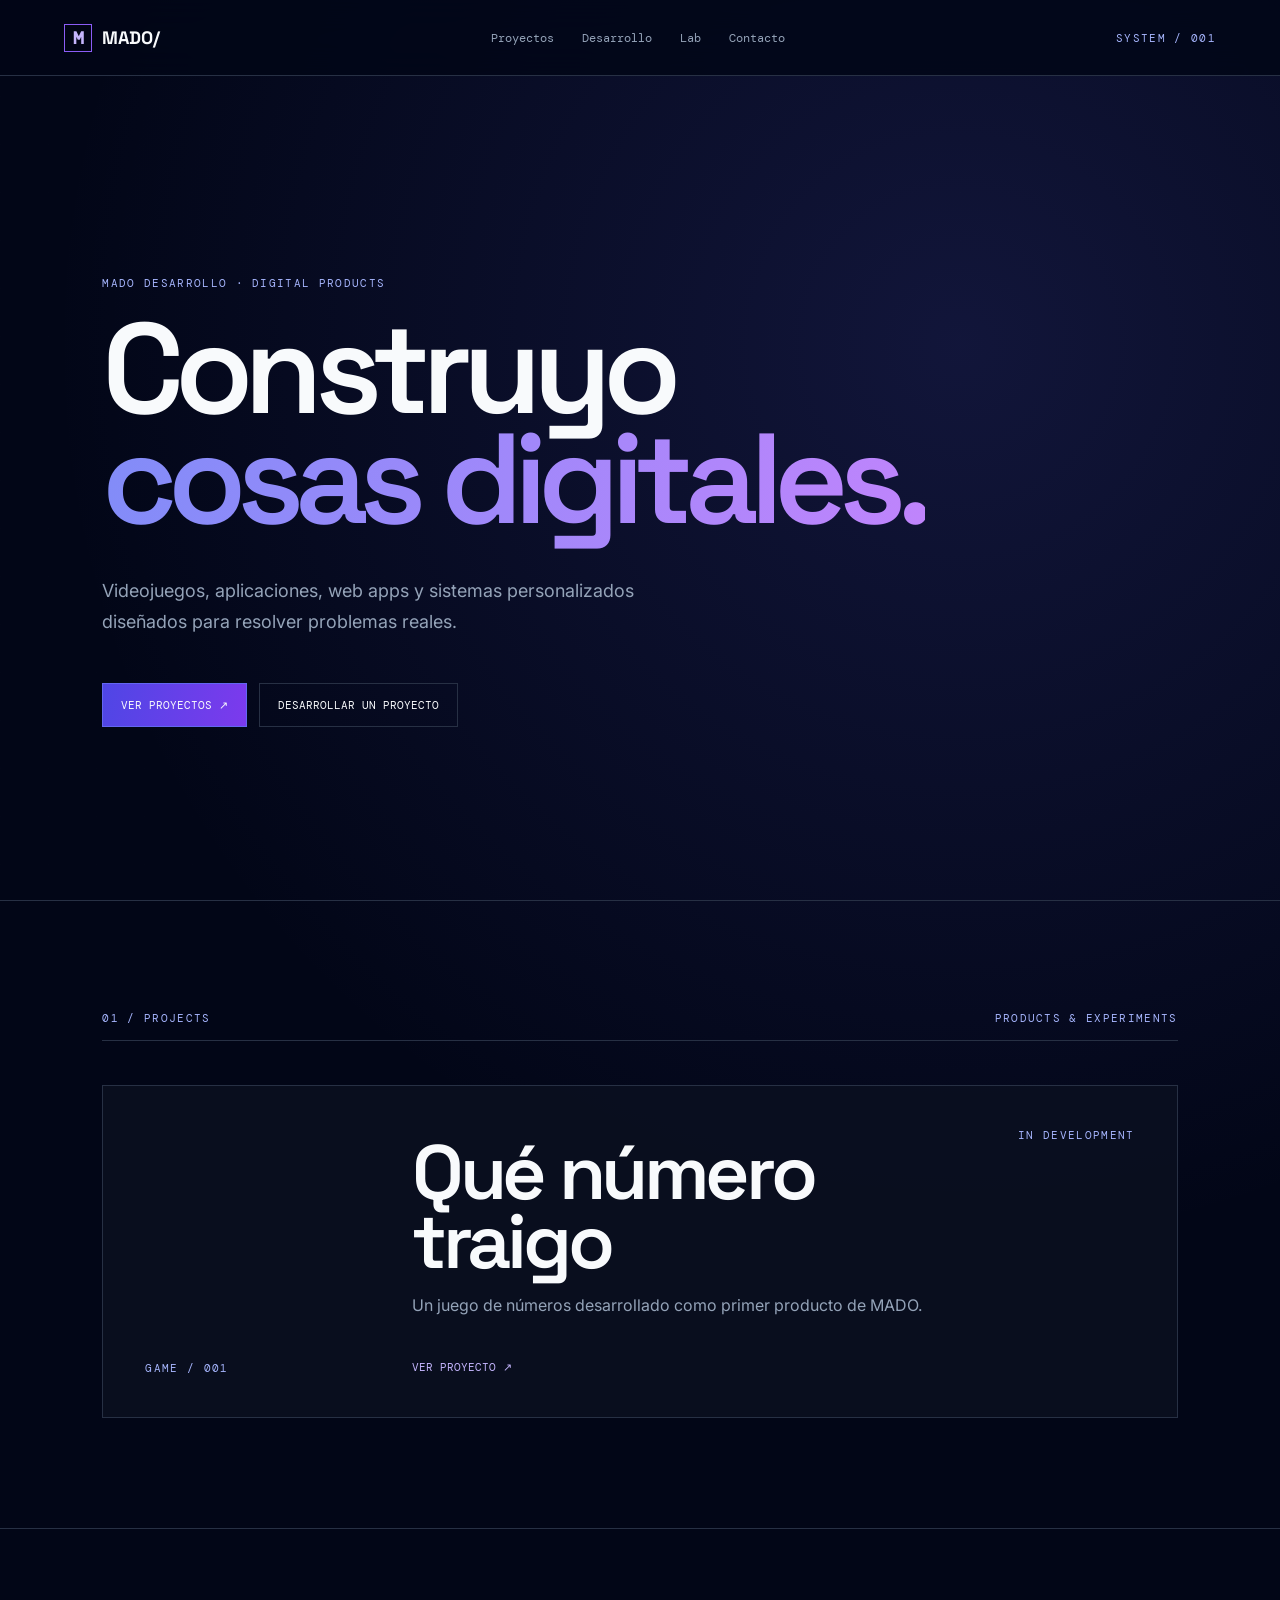
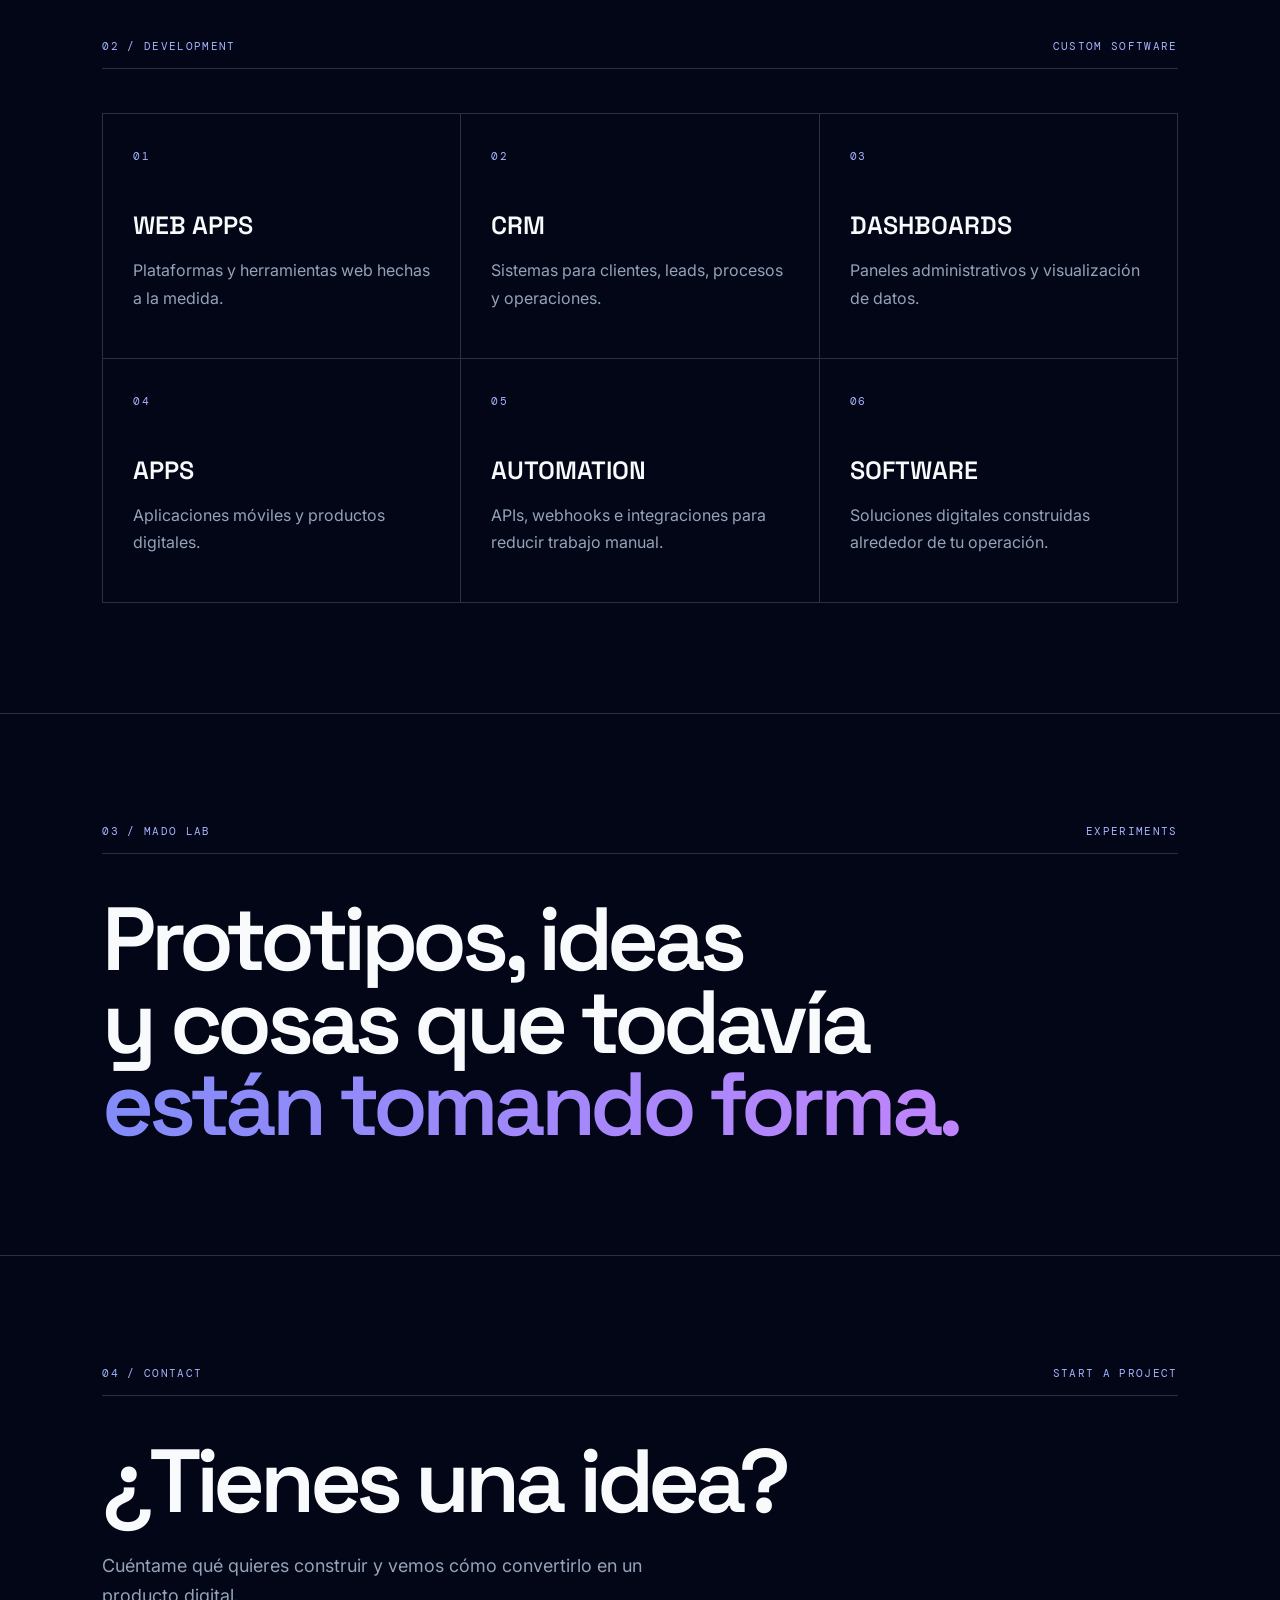
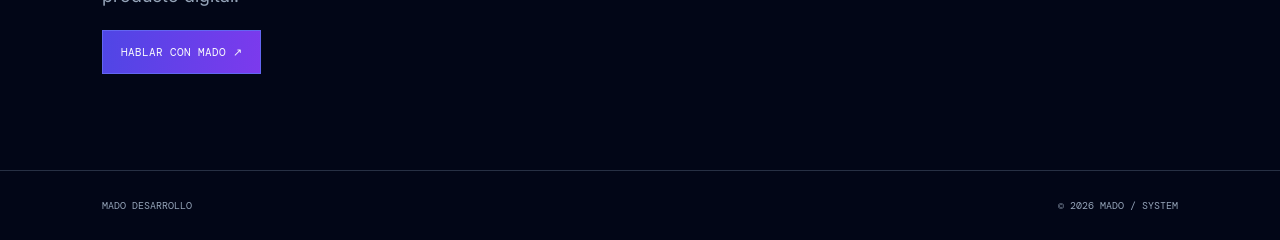
==== index.html @ 671d4009 "MADO" ====
<!doctype html>
<html lang="es">
<head>
  <meta charset="UTF-8">
  <meta name="viewport" content="width=device-width, initial-scale=1.0">
  <title>MADO — Desarrollo</title>
  <meta name="description" content="MADO desarrolla videojuegos, aplicaciones, web apps y software a medida.">
  <link rel="stylesheet" href="styles.css">
</head>
<body>
  <header class="nav">
    <a class="brand" href="./index.html">
      <span class="brand-mark">M</span>
      <span>MADO<span class="muted">/</span></span>
    </a>
    <nav>
      <a href="#proyectos">Proyectos</a>
      <a href="#desarrollo">Desarrollo</a>
      <a href="#lab">Lab</a>
      <a href="#contacto">Contacto</a>
    </nav>
    <span class="system">SYSTEM / 001</span>
  </header>

  <main>
    <section class="hero">
      <div class="eyebrow">MADO DESARROLLO · DIGITAL PRODUCTS</div>
      <h1>Construyo<br><span>cosas digitales.</span></h1>
      <p>Videojuegos, aplicaciones, web apps y sistemas personalizados diseñados para resolver problemas reales.</p>
      <div class="actions">
        <a class="button primary" href="#proyectos">VER PROYECTOS ↗</a>
        <a class="button" href="#contacto">DESARROLLAR UN PROYECTO</a>
      </div>
    </section>

    <section id="proyectos" class="section">
      <div class="section-head">
        <span>01 / PROJECTS</span>
        <span>PRODUCTS &amp; EXPERIMENTS</span>
      </div>
      <article class="project-card">
        <div class="project-number">GAME / 001</div>
        <div>
          <h2>Qué número traigo</h2>
          <p>Un juego de números desarrollado como primer producto de MADO.</p>
          <a class="text-link" href="./proyectos/que-numero-traigo.html">VER PROYECTO ↗</a>
        </div>
        <div class="project-status">IN DEVELOPMENT</div>
      </article>
    </section>

    <section id="desarrollo" class="section">
      <div class="section-head"><span>02 / DEVELOPMENT</span><span>CUSTOM SOFTWARE</span></div>
      <div class="grid">
        <div class="service"><small>01</small><h3>WEB APPS</h3><p>Plataformas y herramientas web hechas a la medida.</p></div>
        <div class="service"><small>02</small><h3>CRM</h3><p>Sistemas para clientes, leads, procesos y operaciones.</p></div>
        <div class="service"><small>03</small><h3>DASHBOARDS</h3><p>Paneles administrativos y visualización de datos.</p></div>
        <div class="service"><small>04</small><h3>APPS</h3><p>Aplicaciones móviles y productos digitales.</p></div>
        <div class="service"><small>05</small><h3>AUTOMATION</h3><p>APIs, webhooks e integraciones para reducir trabajo manual.</p></div>
        <div class="service"><small>06</small><h3>SOFTWARE</h3><p>Soluciones digitales construidas alrededor de tu operación.</p></div>
      </div>
    </section>

    <section id="lab" class="section lab">
      <div class="section-head"><span>03 / MADO LAB</span><span>EXPERIMENTS</span></div>
      <h2>Prototipos, ideas<br>y cosas que todavía<br><span>están tomando forma.</span></h2>
    </section>

    <section id="contacto" class="section contact">
      <div class="section-head"><span>04 / CONTACT</span><span>START A PROJECT</span></div>
      <h2>¿Tienes una idea?</h2>
      <p>Cuéntame qué quieres construir y vemos cómo convertirlo en un producto digital.</p>
      <a class="button primary" href="mailto:hola@mado.dev">HABLAR CON MADO ↗</a>
    </section>
  </main>

  <footer>
    <span>MADO DESARROLLO</span>
    <span>© 2026 MADO / SYSTEM</span>
  </footer>
</body>
</html>
---- styles.css ----
@import url('https://fonts.googleapis.com/css2?family=DM+Mono:wght@400;500&family=Inter:wght@400;500;600;700&family=Space+Grotesk:wght@400;500;600;700&display=swap');

:root{
  --bg:#020617; --surface:#0b1120; --line:#273044;
  --text:#f8fafc; --muted:#94a3b8; --violet:#8b5cf6; --blue:#6366f1;
}
*{box-sizing:border-box} html{scroll-behavior:smooth}
body{margin:0;background:radial-gradient(circle at 75% 10%,rgba(99,102,241,.16),transparent 28%),var(--bg);color:var(--text);font-family:Inter,sans-serif}
body:before{content:"";position:fixed;inset:0;pointer-events:none;opacity:.16;background-image:linear-gradient(rgba(255,255,255,.035) 1px,transparent 1px),linear-gradient(90deg,rgba(255,255,255,.035) 1px,transparent 1px);background-size:48px 48px}
a{color:inherit;text-decoration:none}.nav{height:76px;border-bottom:1px solid var(--line);display:flex;align-items:center;justify-content:space-between;padding:0 5vw;position:sticky;top:0;background:rgba(2,6,23,.84);backdrop-filter:blur(16px);z-index:10}
.brand{display:flex;gap:10px;align-items:center;font:700 18px 'Space Grotesk'}.brand-mark{width:28px;height:28px;border:1px solid var(--violet);display:grid;place-items:center;color:#c4b5fd;font-family:'DM Mono'}
.nav nav{display:flex;gap:28px;color:var(--muted);font:12px 'DM Mono'}.nav nav a:hover{color:#fff}.system,.eyebrow,.section-head,.project-number,.project-status,small{font:11px 'DM Mono';letter-spacing:.12em;color:#a5b4fc}
.hero{min-height:calc(100vh - 76px);padding:13vh 8vw 10vh;display:flex;flex-direction:column;justify-content:center;max-width:1200px}
.hero h1{font:600 clamp(4.5rem,10vw,9.5rem)/.86 'Space Grotesk';letter-spacing:-.07em;margin:24px 0}.hero h1 span,.lab h2 span{background:linear-gradient(100deg,#818cf8,#c084fc);-webkit-background-clip:text;color:transparent}.hero p{max-width:580px;color:var(--muted);font-size:18px;line-height:1.7}.actions{display:flex;gap:12px;flex-wrap:wrap;margin-top:28px}.button{border:1px solid var(--line);padding:14px 18px;font:11px 'DM Mono';transition:.2s}.button:hover{border-color:#818cf8;transform:translateY(-2px)}.button.primary{border-color:#6366f1;background:linear-gradient(100deg,#4f46e5,#7c3aed)}
.section{padding:110px 8vw;border-top:1px solid var(--line)}.section-head{display:flex;justify-content:space-between;border-bottom:1px solid var(--line);padding-bottom:15px;margin-bottom:44px}.project-card{display:grid;grid-template-columns:1fr 2.5fr auto;gap:40px;align-items:end;border:1px solid var(--line);background:rgba(11,17,32,.75);padding:42px;min-height:280px}.project-card h2{font:600 clamp(2.8rem,6vw,6rem)/.9 'Space Grotesk';letter-spacing:-.055em;margin:10px 0}.project-card p,.service p,.contact p{color:var(--muted);line-height:1.7}.project-status{align-self:start}.text-link{display:inline-block;margin-top:25px;color:#c4b5fd;font:11px 'DM Mono'}.grid{display:grid;grid-template-columns:repeat(3,1fr);border-top:1px solid var(--line);border-left:1px solid var(--line)}.service{min-height:230px;padding:30px;border-right:1px solid var(--line);border-bottom:1px solid var(--line)}.service h3{font:600 25px 'Space Grotesk';margin:45px 0 12px}.lab h2,.contact h2{font:600 clamp(3rem,7vw,7rem)/.92 'Space Grotesk';letter-spacing:-.06em;margin:0}.contact p{max-width:560px;font-size:18px;margin:28px 0}footer{display:flex;justify-content:space-between;padding:28px 8vw;border-top:1px solid var(--line);color:var(--muted);font:10px 'DM Mono'}
@media(max-width:800px){.nav nav{display:none}.system{display:none}.hero{padding:12vh 6vw}.hero h1{font-size:18vw}.section{padding:80px 6vw}.project-card{grid-template-columns:1fr;padding:28px}.grid{grid-template-columns:1fr}.section-head{font-size:9px}footer{padding:25px 6vw;gap:20px;flex-direction:column}}
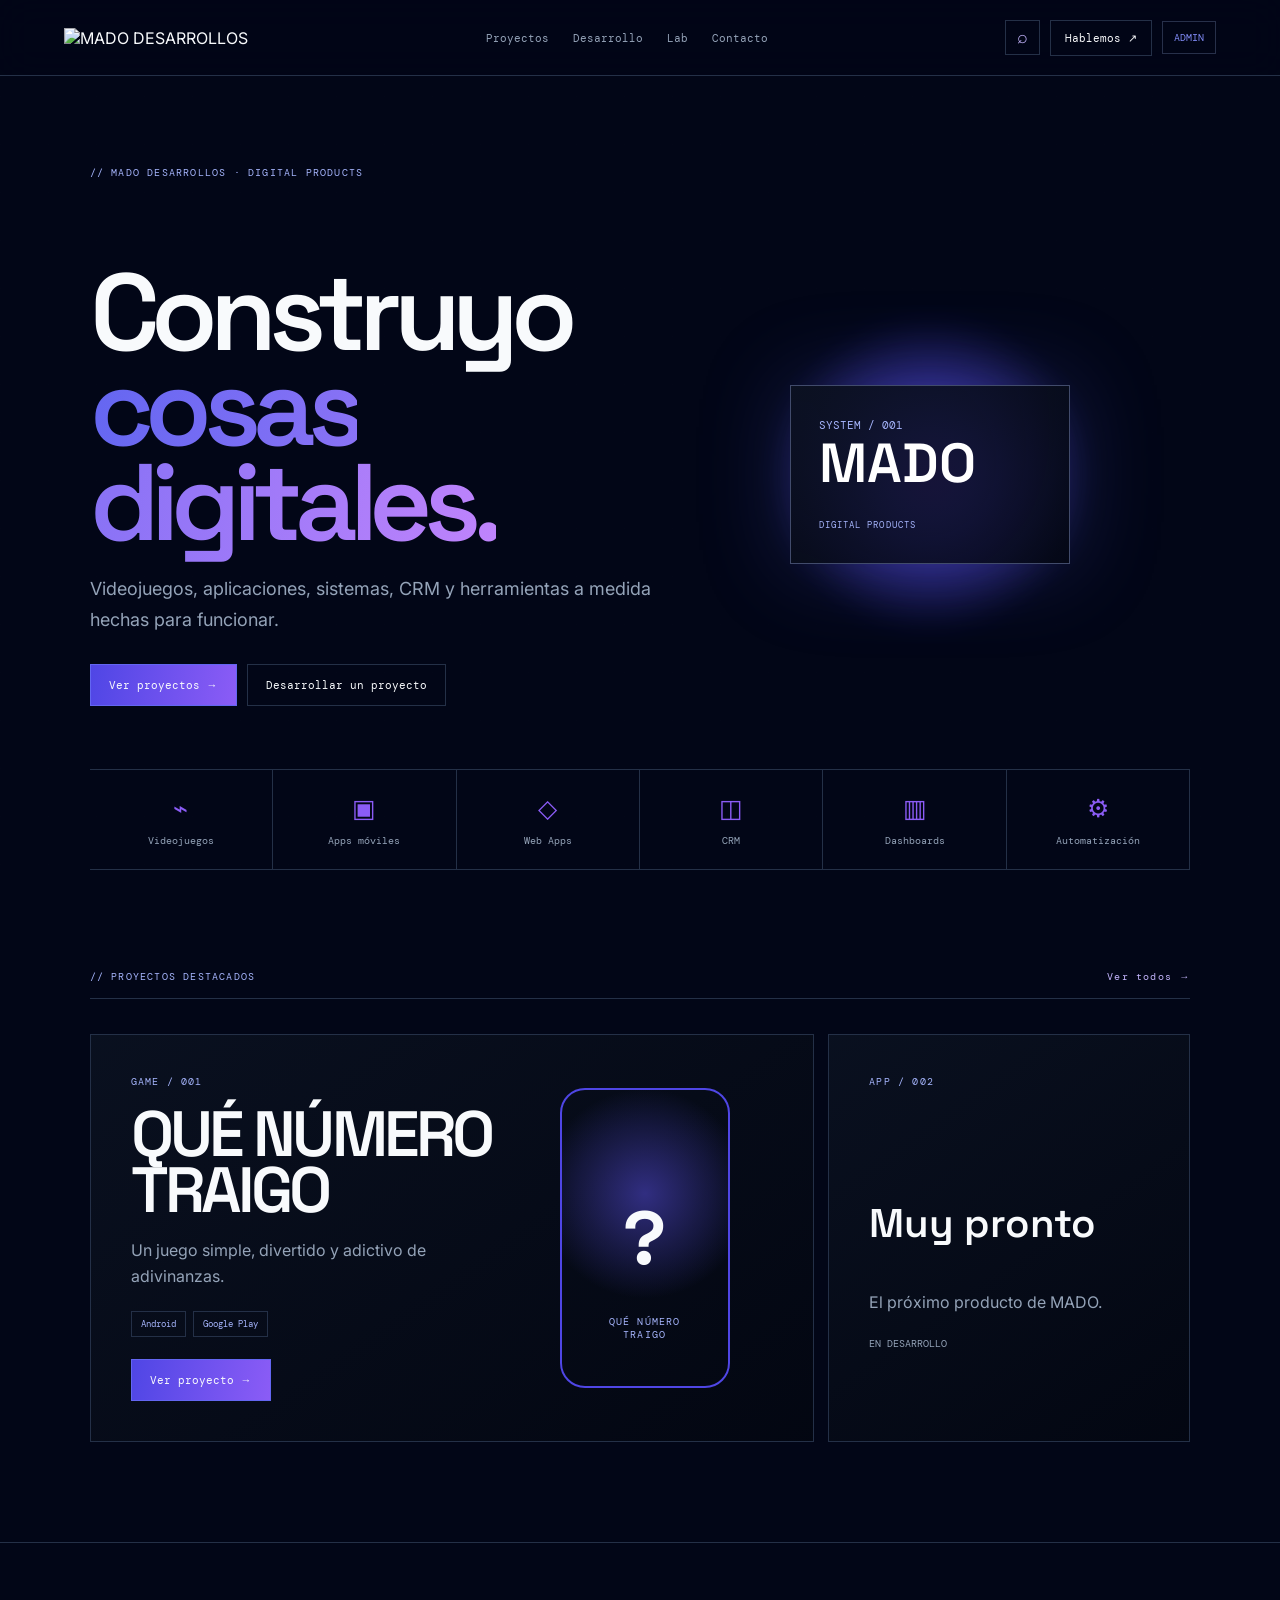
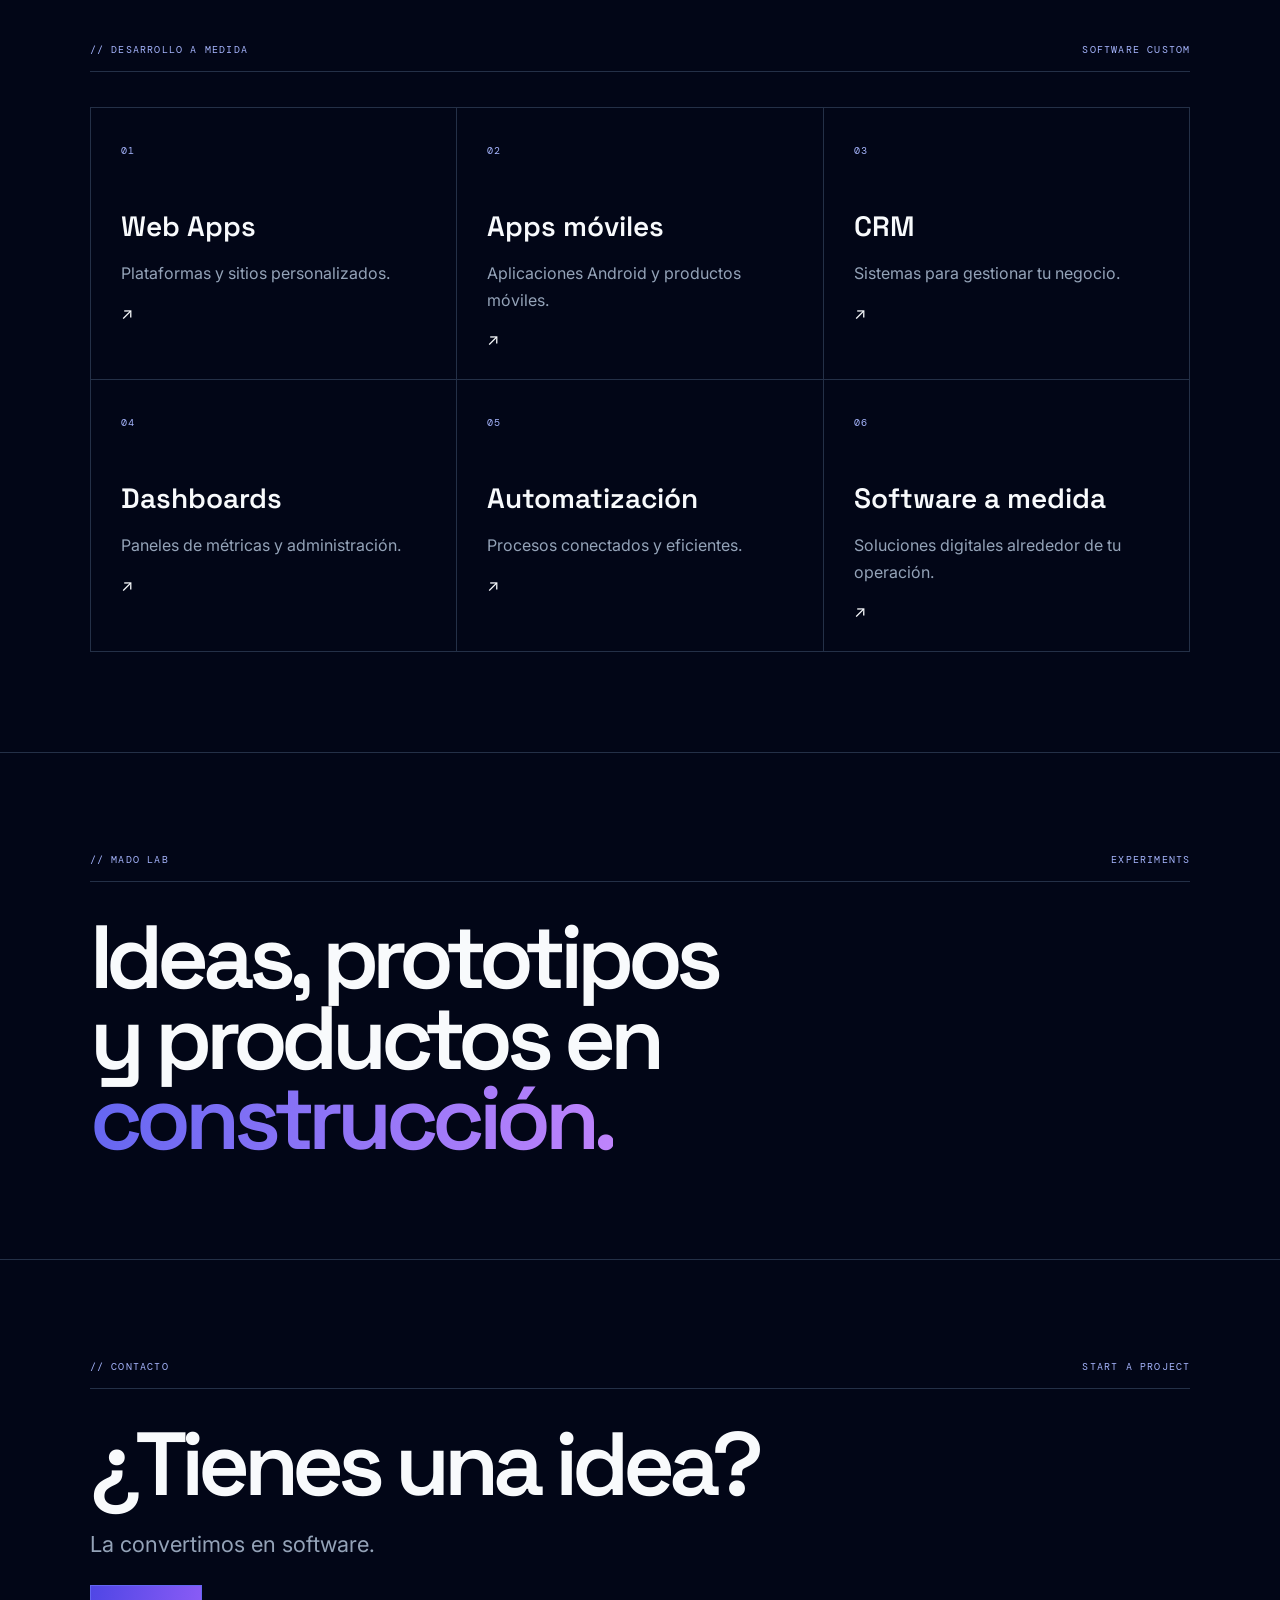
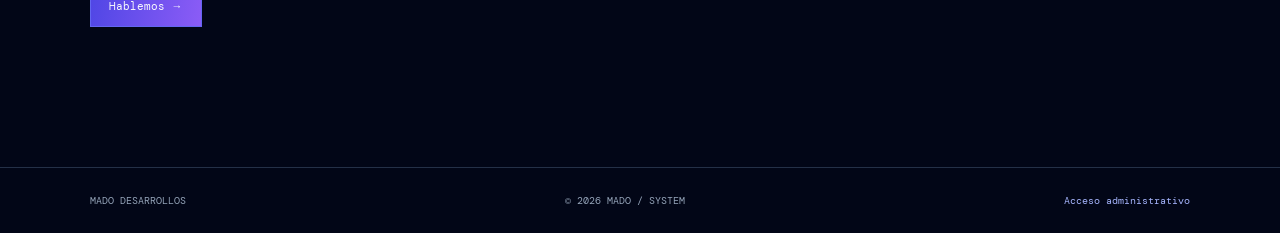
==== commit b61652dc: "MADO V2" ====
--- a/index.html
+++ b/index.html
@@ -1,82 +1,67 @@
 <!doctype html>
 <html lang="es">
 <head>
-  <meta charset="UTF-8">
-  <meta name="viewport" content="width=device-width, initial-scale=1.0">
-  <title>MADO — Desarrollo</title>
-  <meta name="description" content="MADO desarrolla videojuegos, aplicaciones, web apps y software a medida.">
-  <link rel="stylesheet" href="styles.css">
+<meta charset="UTF-8"><meta name="viewport" content="width=device-width,initial-scale=1">
+<title>MADO DESARROLLOS — Digital Products</title>
+<meta name="description" content="MADO DESARROLLOS — videojuegos, apps, web apps, CRM, dashboards y software a medida.">
+<link rel="stylesheet" href="styles.css">
 </head>
 <body>
-  <header class="nav">
-    <a class="brand" href="./index.html">
-      <span class="brand-mark">M</span>
-      <span>MADO<span class="muted">/</span></span>
-    </a>
-    <nav>
-      <a href="#proyectos">Proyectos</a>
-      <a href="#desarrollo">Desarrollo</a>
-      <a href="#lab">Lab</a>
-      <a href="#contacto">Contacto</a>
-    </nav>
-    <span class="system">SYSTEM / 001</span>
-  </header>
+<div class="grid-bg"></div>
+<header class="nav">
+  <a class="brand" href="index.html"><img src="assets/brand/mado-logo.png" alt="MADO DESARROLLOS"></a>
+  <nav>
+    <a href="#proyectos">Proyectos</a><a href="#desarrollo">Desarrollo</a><a href="#lab">Lab</a><a href="#contacto">Contacto</a>
+  </nav>
+  <div class="nav-actions"><button class="icon-btn" id="searchBtn" aria-label="Buscar">⌕</button><a class="button small" href="mailto:hola@mado.dev">Hablemos ↗</a><a class="admin-link" href="../admin/login.html">ADMIN</a></div>
+</header>
 
-  <main>
-    <section class="hero">
-      <div class="eyebrow">MADO DESARROLLO · DIGITAL PRODUCTS</div>
+<main>
+<section class="hero">
+  <div class="eyebrow">// MADO DESARROLLOS · DIGITAL PRODUCTS</div>
+  <div class="hero-grid">
+    <div>
       <h1>Construyo<br><span>cosas digitales.</span></h1>
-      <p>Videojuegos, aplicaciones, web apps y sistemas personalizados diseñados para resolver problemas reales.</p>
-      <div class="actions">
-        <a class="button primary" href="#proyectos">VER PROYECTOS ↗</a>
-        <a class="button" href="#contacto">DESARROLLAR UN PROYECTO</a>
-      </div>
-    </section>
+      <p>Videojuegos, aplicaciones, sistemas, CRM y herramientas a medida hechas para funcionar.</p>
+      <div class="actions"><a class="button primary" href="#proyectos">Ver proyectos →</a><a class="button" href="#contacto">Desarrollar un proyecto</a></div>
+    </div>
+    <div class="hero-art"><div class="orb"></div><div class="terminal">SYSTEM / 001<br><b>MADO</b><br><small>DIGITAL PRODUCTS</small></div></div>
+  </div>
+  <div class="quick-grid">
+    <a href="#desarrollo"><span>⌁</span> Videojuegos</a><a href="#desarrollo"><span>▣</span> Apps móviles</a><a href="#desarrollo"><span>◇</span> Web Apps</a><a href="#desarrollo"><span>◫</span> CRM</a><a href="#desarrollo"><span>▥</span> Dashboards</a><a href="#desarrollo"><span>⚙</span> Automatización</a>
+  </div>
+</section>
 
-    <section id="proyectos" class="section">
-      <div class="section-head">
-        <span>01 / PROJECTS</span>
-        <span>PRODUCTS &amp; EXPERIMENTS</span>
-      </div>
-      <article class="project-card">
-        <div class="project-number">GAME / 001</div>
-        <div>
-          <h2>Qué número traigo</h2>
-          <p>Un juego de números desarrollado como primer producto de MADO.</p>
-          <a class="text-link" href="./proyectos/que-numero-traigo.html">VER PROYECTO ↗</a>
-        </div>
-        <div class="project-status">IN DEVELOPMENT</div>
-      </article>
-    </section>
+<section id="proyectos" class="section">
+ <div class="section-head"><span>// PROYECTOS DESTACADOS</span><a href="proyectos.html">Ver todos →</a></div>
+ <div class="featured">
+  <article class="featured-card">
+   <div><div class="tag">GAME / 001</div><h2>QUÉ NÚMERO<br>TRAIGO</h2><p>Un juego simple, divertido y adictivo de adivinanzas.</p><div class="chips"><span>Android</span><span>Google Play</span></div><a class="button primary" href="proyectos/que-numero-traigo.html">Ver proyecto →</a></div>
+   <div class="phone">?<small>QUÉ NÚMERO<br>TRAIGO</small></div>
+  </article>
+  <article class="next-card"><div class="tag">APP / 002</div><h3>Muy pronto</h3><p>El próximo producto de MADO.</p><span class="muted">EN DESARROLLO</span></article>
+ </div>
+</section>
 
-    <section id="desarrollo" class="section">
-      <div class="section-head"><span>02 / DEVELOPMENT</span><span>CUSTOM SOFTWARE</span></div>
-      <div class="grid">
-        <div class="service"><small>01</small><h3>WEB APPS</h3><p>Plataformas y herramientas web hechas a la medida.</p></div>
-        <div class="service"><small>02</small><h3>CRM</h3><p>Sistemas para clientes, leads, procesos y operaciones.</p></div>
-        <div class="service"><small>03</small><h3>DASHBOARDS</h3><p>Paneles administrativos y visualización de datos.</p></div>
-        <div class="service"><small>04</small><h3>APPS</h3><p>Aplicaciones móviles y productos digitales.</p></div>
-        <div class="service"><small>05</small><h3>AUTOMATION</h3><p>APIs, webhooks e integraciones para reducir trabajo manual.</p></div>
-        <div class="service"><small>06</small><h3>SOFTWARE</h3><p>Soluciones digitales construidas alrededor de tu operación.</p></div>
-      </div>
-    </section>
+<section id="desarrollo" class="section">
+ <div class="section-head"><span>// DESARROLLO A MEDIDA</span><span>SOFTWARE CUSTOM</span></div>
+ <div class="service-grid">
+  <a class="service" href="mailto:hola@mado.dev?subject=Web%20App"><small>01</small><h3>Web Apps</h3><p>Plataformas y sitios personalizados.</p>↗</a>
+  <a class="service" href="mailto:hola@mado.dev?subject=App%20m%C3%B3vil"><small>02</small><h3>Apps móviles</h3><p>Aplicaciones Android y productos móviles.</p>↗</a>
+  <a class="service" href="mailto:hola@mado.dev?subject=CRM"><small>03</small><h3>CRM</h3><p>Sistemas para gestionar tu negocio.</p>↗</a>
+  <a class="service" href="mailto:hola@mado.dev?subject=Dashboard"><small>04</small><h3>Dashboards</h3><p>Paneles de métricas y administración.</p>↗</a>
+  <a class="service" href="mailto:hola@mado.dev?subject=Automatizaci%C3%B3n"><small>05</small><h3>Automatización</h3><p>Procesos conectados y eficientes.</p>↗</a>
+  <a class="service" href="mailto:hola@mado.dev?subject=Software%20a%20medida"><small>06</small><h3>Software a medida</h3><p>Soluciones digitales alrededor de tu operación.</p>↗</a>
+ </div>
+</section>
 
-    <section id="lab" class="section lab">
-      <div class="section-head"><span>03 / MADO LAB</span><span>EXPERIMENTS</span></div>
-      <h2>Prototipos, ideas<br>y cosas que todavía<br><span>están tomando forma.</span></h2>
-    </section>
+<section id="lab" class="section lab"><div class="section-head"><span>// MADO LAB</span><span>EXPERIMENTS</span></div><h2>Ideas, prototipos<br>y productos en<br><span>construcción.</span></h2></section>
 
-    <section id="contacto" class="section contact">
-      <div class="section-head"><span>04 / CONTACT</span><span>START A PROJECT</span></div>
-      <h2>¿Tienes una idea?</h2>
-      <p>Cuéntame qué quieres construir y vemos cómo convertirlo en un producto digital.</p>
-      <a class="button primary" href="mailto:hola@mado.dev">HABLAR CON MADO ↗</a>
-    </section>
-  </main>
+<section id="contacto" class="section contact"><div class="section-head"><span>// CONTACTO</span><span>START A PROJECT</span></div><h2>¿Tienes una idea?</h2><p>La convertimos en software.</p><a class="button primary" href="mailto:hola@mado.dev">Hablemos →</a></section>
+</main>
 
-  <footer>
-    <span>MADO DESARROLLO</span>
-    <span>© 2026 MADO / SYSTEM</span>
-  </footer>
-</body>
-</html>
+<footer><span>MADO DESARROLLOS</span><span>© 2026 MADO / SYSTEM</span><a href="../admin/login.html">Acceso administrativo</a></footer>
+
+<div class="modal" id="searchModal"><div class="modal-box"><button class="close" id="closeSearch">×</button><div class="tag">MADO / SEARCH</div><input id="searchInput" placeholder="Buscar proyecto o servicio..." autofocus><div id="searchResults"></div></div></div>
+<script src="app.js"></script>
+</body></html>
--- a/styles.css
+++ b/styles.css
@@ -1,16 +1,8 @@
-@import url('https://fonts.googleapis.com/css2?family=DM+Mono:wght@400;500&family=Inter:wght@400;500;600;700&family=Space+Grotesk:wght@400;500;600;700&display=swap');
-
-:root{
-  --bg:#020617; --surface:#0b1120; --line:#273044;
-  --text:#f8fafc; --muted:#94a3b8; --violet:#8b5cf6; --blue:#6366f1;
-}
-*{box-sizing:border-box} html{scroll-behavior:smooth}
-body{margin:0;background:radial-gradient(circle at 75% 10%,rgba(99,102,241,.16),transparent 28%),var(--bg);color:var(--text);font-family:Inter,sans-serif}
-body:before{content:"";position:fixed;inset:0;pointer-events:none;opacity:.16;background-image:linear-gradient(rgba(255,255,255,.035) 1px,transparent 1px),linear-gradient(90deg,rgba(255,255,255,.035) 1px,transparent 1px);background-size:48px 48px}
-a{color:inherit;text-decoration:none}.nav{height:76px;border-bottom:1px solid var(--line);display:flex;align-items:center;justify-content:space-between;padding:0 5vw;position:sticky;top:0;background:rgba(2,6,23,.84);backdrop-filter:blur(16px);z-index:10}
-.brand{display:flex;gap:10px;align-items:center;font:700 18px 'Space Grotesk'}.brand-mark{width:28px;height:28px;border:1px solid var(--violet);display:grid;place-items:center;color:#c4b5fd;font-family:'DM Mono'}
-.nav nav{display:flex;gap:28px;color:var(--muted);font:12px 'DM Mono'}.nav nav a:hover{color:#fff}.system,.eyebrow,.section-head,.project-number,.project-status,small{font:11px 'DM Mono';letter-spacing:.12em;color:#a5b4fc}
-.hero{min-height:calc(100vh - 76px);padding:13vh 8vw 10vh;display:flex;flex-direction:column;justify-content:center;max-width:1200px}
-.hero h1{font:600 clamp(4.5rem,10vw,9.5rem)/.86 'Space Grotesk';letter-spacing:-.07em;margin:24px 0}.hero h1 span,.lab h2 span{background:linear-gradient(100deg,#818cf8,#c084fc);-webkit-background-clip:text;color:transparent}.hero p{max-width:580px;color:var(--muted);font-size:18px;line-height:1.7}.actions{display:flex;gap:12px;flex-wrap:wrap;margin-top:28px}.button{border:1px solid var(--line);padding:14px 18px;font:11px 'DM Mono';transition:.2s}.button:hover{border-color:#818cf8;transform:translateY(-2px)}.button.primary{border-color:#6366f1;background:linear-gradient(100deg,#4f46e5,#7c3aed)}
-.section{padding:110px 8vw;border-top:1px solid var(--line)}.section-head{display:flex;justify-content:space-between;border-bottom:1px solid var(--line);padding-bottom:15px;margin-bottom:44px}.project-card{display:grid;grid-template-columns:1fr 2.5fr auto;gap:40px;align-items:end;border:1px solid var(--line);background:rgba(11,17,32,.75);padding:42px;min-height:280px}.project-card h2{font:600 clamp(2.8rem,6vw,6rem)/.9 'Space Grotesk';letter-spacing:-.055em;margin:10px 0}.project-card p,.service p,.contact p{color:var(--muted);line-height:1.7}.project-status{align-self:start}.text-link{display:inline-block;margin-top:25px;color:#c4b5fd;font:11px 'DM Mono'}.grid{display:grid;grid-template-columns:repeat(3,1fr);border-top:1px solid var(--line);border-left:1px solid var(--line)}.service{min-height:230px;padding:30px;border-right:1px solid var(--line);border-bottom:1px solid var(--line)}.service h3{font:600 25px 'Space Grotesk';margin:45px 0 12px}.lab h2,.contact h2{font:600 clamp(3rem,7vw,7rem)/.92 'Space Grotesk';letter-spacing:-.06em;margin:0}.contact p{max-width:560px;font-size:18px;margin:28px 0}footer{display:flex;justify-content:space-between;padding:28px 8vw;border-top:1px solid var(--line);color:var(--muted);font:10px 'DM Mono'}
-@media(max-width:800px){.nav nav{display:none}.system{display:none}.hero{padding:12vh 6vw}.hero h1{font-size:18vw}.section{padding:80px 6vw}.project-card{grid-template-columns:1fr;padding:28px}.grid{grid-template-columns:1fr}.section-head{font-size:9px}footer{padding:25px 6vw;gap:20px;flex-direction:column}}
+@import url('https://fonts.googleapis.com/css2?family=DM+Mono:wght@400;500&family=Inter:wght@400;500;600;700&family=Space+Grotesk:wght@500;600;700&display=swap');
+:root{--bg:#020617;--surface:#08101e;--line:#243047;--text:#f8fafc;--muted:#94a3b8;--violet:#8b5cf6;--blue:#6366f1}
+*{box-sizing:border-box}html{scroll-behavior:smooth}body{margin:0;background:var(--bg);color:var(--text);font-family:Inter,Arial,sans-serif}.grid-bg{position:fixed;inset:0;pointer-events:none;opacity:.13;background-image:linear-gradient(rgba(255,255,255,.04) 1px,transparent 1px),linear-gradient(90deg,rgba(255,255,255,.04) 1px,transparent 1px);background-size:48px 48px;z-index:-1}
+a{color:inherit;text-decoration:none}.nav{height:76px;display:flex;align-items:center;gap:35px;padding:0 5vw;border-bottom:1px solid var(--line);position:sticky;top:0;z-index:20;background:rgba(2,6,23,.82);backdrop-filter:blur(18px)}.brand img{width:155px;height:54px;object-fit:contain;object-position:left center;mix-blend-mode:screen}.nav nav{display:flex;gap:24px;margin:auto;font:11px 'DM Mono';color:var(--muted)}.nav nav a:hover{color:#fff}.nav-actions{display:flex;gap:10px;align-items:center}.admin-link{font:10px 'DM Mono';color:#818cf8;border:1px solid #27304a;padding:9px 11px}.button{display:inline-block;padding:13px 18px;border:1px solid var(--line);font:11px 'DM Mono';transition:.2s}.button:hover,.service:hover{border-color:#818cf8;transform:translateY(-2px)}.button.primary{background:linear-gradient(100deg,#4f46e5,#8b5cf6);border-color:#6366f1}.button.small{padding:10px 14px}.icon-btn{background:none;border:1px solid var(--line);color:#c4b5fd;width:35px;height:35px;cursor:pointer;font-size:18px}
+.hero{padding:90px 7vw 0;max-width:1450px;margin:auto}.eyebrow,.tag,.section-head,small,.system{font:10px 'DM Mono';letter-spacing:.12em;color:#a5b4fc}.hero-grid{display:grid;grid-template-columns:1fr .9fr;align-items:center;min-height:590px}.hero h1{font:600 clamp(4rem,8.5vw,8.7rem)/.87 'Space Grotesk';letter-spacing:-.075em;margin:24px 0}.hero h1 span,.lab h2 span{background:linear-gradient(100deg,#6366f1,#c084fc);-webkit-background-clip:text;color:transparent}.hero p{max-width:570px;color:var(--muted);font-size:18px;line-height:1.7}.actions{display:flex;gap:10px;flex-wrap:wrap;margin-top:28px}.hero-art{min-height:480px;position:relative;display:grid;place-items:center}.orb{width:330px;height:330px;border-radius:50%;background:radial-gradient(circle,#7c3aed 0,#4f46e5 18%,transparent 67%);filter:blur(15px);opacity:.75}.terminal{position:absolute;border:1px solid #414b6b;background:linear-gradient(145deg,rgba(12,18,35,.92),rgba(5,8,20,.72));padding:28px;width:280px;box-shadow:0 0 90px rgba(99,102,241,.25);font:11px 'DM Mono';line-height:2;color:#a5b4fc}.terminal b{font:600 55px 'Space Grotesk';color:#fff;display:block;line-height:1}.terminal small{font-size:9px}.quick-grid{display:grid;grid-template-columns:repeat(6,1fr);border-top:1px solid var(--line);border-bottom:1px solid var(--line)}.quick-grid a{padding:22px 10px;text-align:center;border-right:1px solid var(--line);font:10px 'DM Mono';color:var(--muted)}.quick-grid a:hover{color:#fff;background:#0b1120}.quick-grid span{display:block;font-size:25px;color:#8b5cf6;margin-bottom:9px}
+.section{padding:100px 7vw;border-bottom:1px solid var(--line);max-width:1450px;margin:auto}.section-head{display:flex;justify-content:space-between;padding-bottom:15px;border-bottom:1px solid var(--line);margin-bottom:35px}.section-head a{color:#c4b5fd}.featured{display:grid;grid-template-columns:2fr 1fr;gap:14px}.featured-card,.next-card{border:1px solid var(--line);background:linear-gradient(145deg,rgba(10,17,32,.95),rgba(3,7,18,.92));padding:40px;min-height:390px;position:relative;overflow:hidden}.featured-card{display:grid;grid-template-columns:1.2fr .8fr}.featured-card h2{font:600 clamp(3rem,5vw,5.5rem)/.88 'Space Grotesk';letter-spacing:-.06em;margin:18px 0}.featured-card p,.next-card p,.service p,.contact p{color:var(--muted);line-height:1.65}.chips{display:flex;gap:7px;margin:22px 0}.chips span{border:1px solid var(--line);padding:6px 9px;font:9px 'DM Mono';color:#a5b4fc}.phone{align-self:center;justify-self:center;width:170px;height:300px;border:2px solid #4f46e5;border-radius:25px;display:grid;place-items:center;font:700 75px 'Space Grotesk';background:radial-gradient(circle at 50% 35%,#312e81,transparent 50%)}.phone small{text-align:center;position:absolute;margin-top:180px}.next-card h3{font:600 40px 'Space Grotesk';margin-top:110px}.muted{color:var(--muted);font:10px 'DM Mono'}.service-grid{display:grid;grid-template-columns:repeat(3,1fr);border-left:1px solid var(--line);border-top:1px solid var(--line)}.service{padding:30px;min-height:220px;border-right:1px solid var(--line);border-bottom:1px solid var(--line);transition:.2s}.service h3{font:600 28px 'Space Grotesk';margin:50px 0 10px}.lab h2,.contact h2{font:600 clamp(3.5rem,7vw,7.5rem)/.9 'Space Grotesk';letter-spacing:-.07em;margin:0}.contact p{font-size:22px}.contact{padding-bottom:140px}footer{display:flex;justify-content:space-between;gap:20px;padding:26px 7vw;color:var(--muted);font:10px 'DM Mono'}footer a{color:#a5b4fc}
+.modal{position:fixed;inset:0;background:rgba(0,0,0,.7);backdrop-filter:blur(10px);display:none;place-items:start center;padding-top:15vh;z-index:50}.modal.open{display:grid}.modal-box{width:min(650px,90vw);border:1px solid #3b4663;background:#060b17;padding:30px;position:relative}.close{position:absolute;right:18px;top:12px;background:none;border:0;color:#fff;font-size:28px;cursor:pointer}.modal input{width:100%;margin:30px 0 15px;background:#0c1425;border:1px solid var(--line);padding:15px;color:#fff;font:14px 'DM Mono'}.result{display:block;padding:15px;border-top:1px solid var(--line);color:#c4b5fd}
+@media(max-width:900px){.nav nav{display:none}.nav{justify-content:space-between}.admin-link{display:none}.hero{padding:65px 6vw 0}.hero-grid{grid-template-columns:1fr}.hero-art{min-height:330px}.quick-grid{grid-template-columns:repeat(3,1fr)}.featured,.featured-card{grid-template-columns:1fr}.phone{display:none}.service-grid{grid-template-columns:1fr}.section{padding:75px 6vw}footer{flex-direction:column}}
